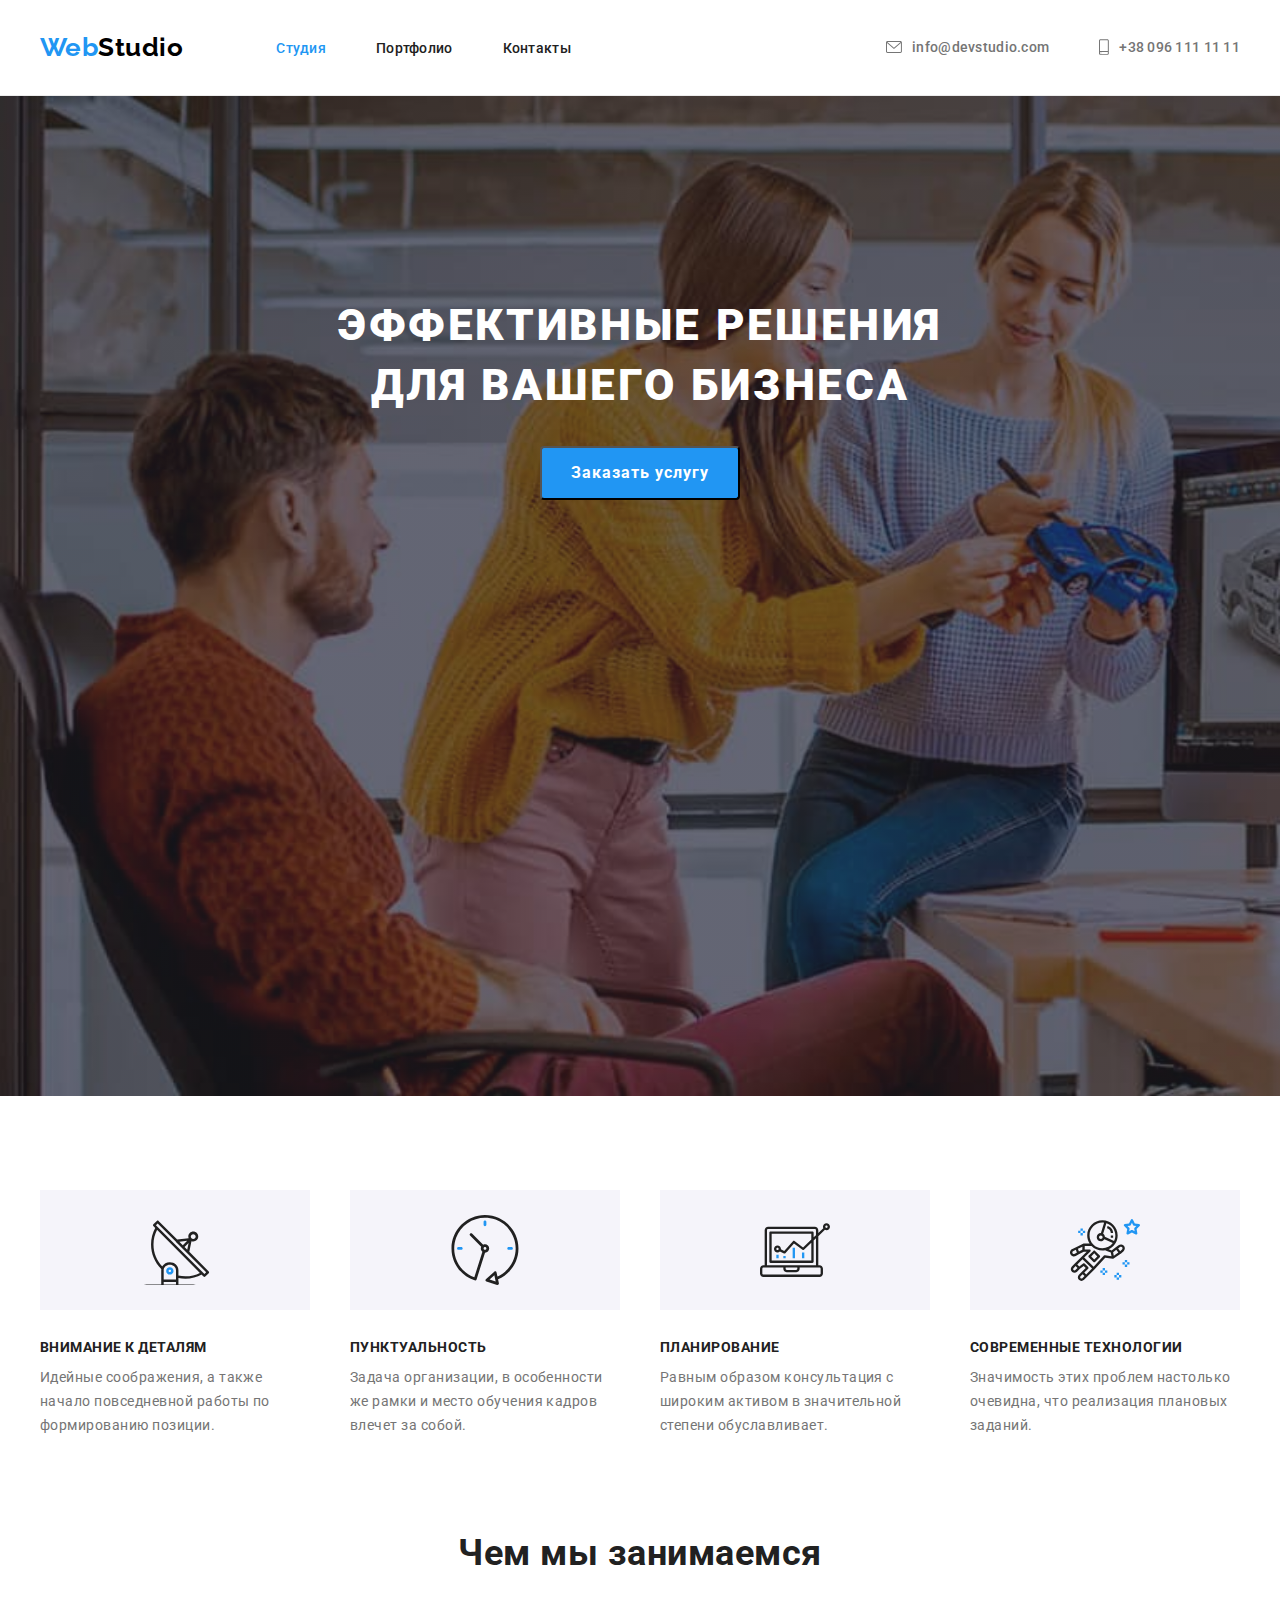
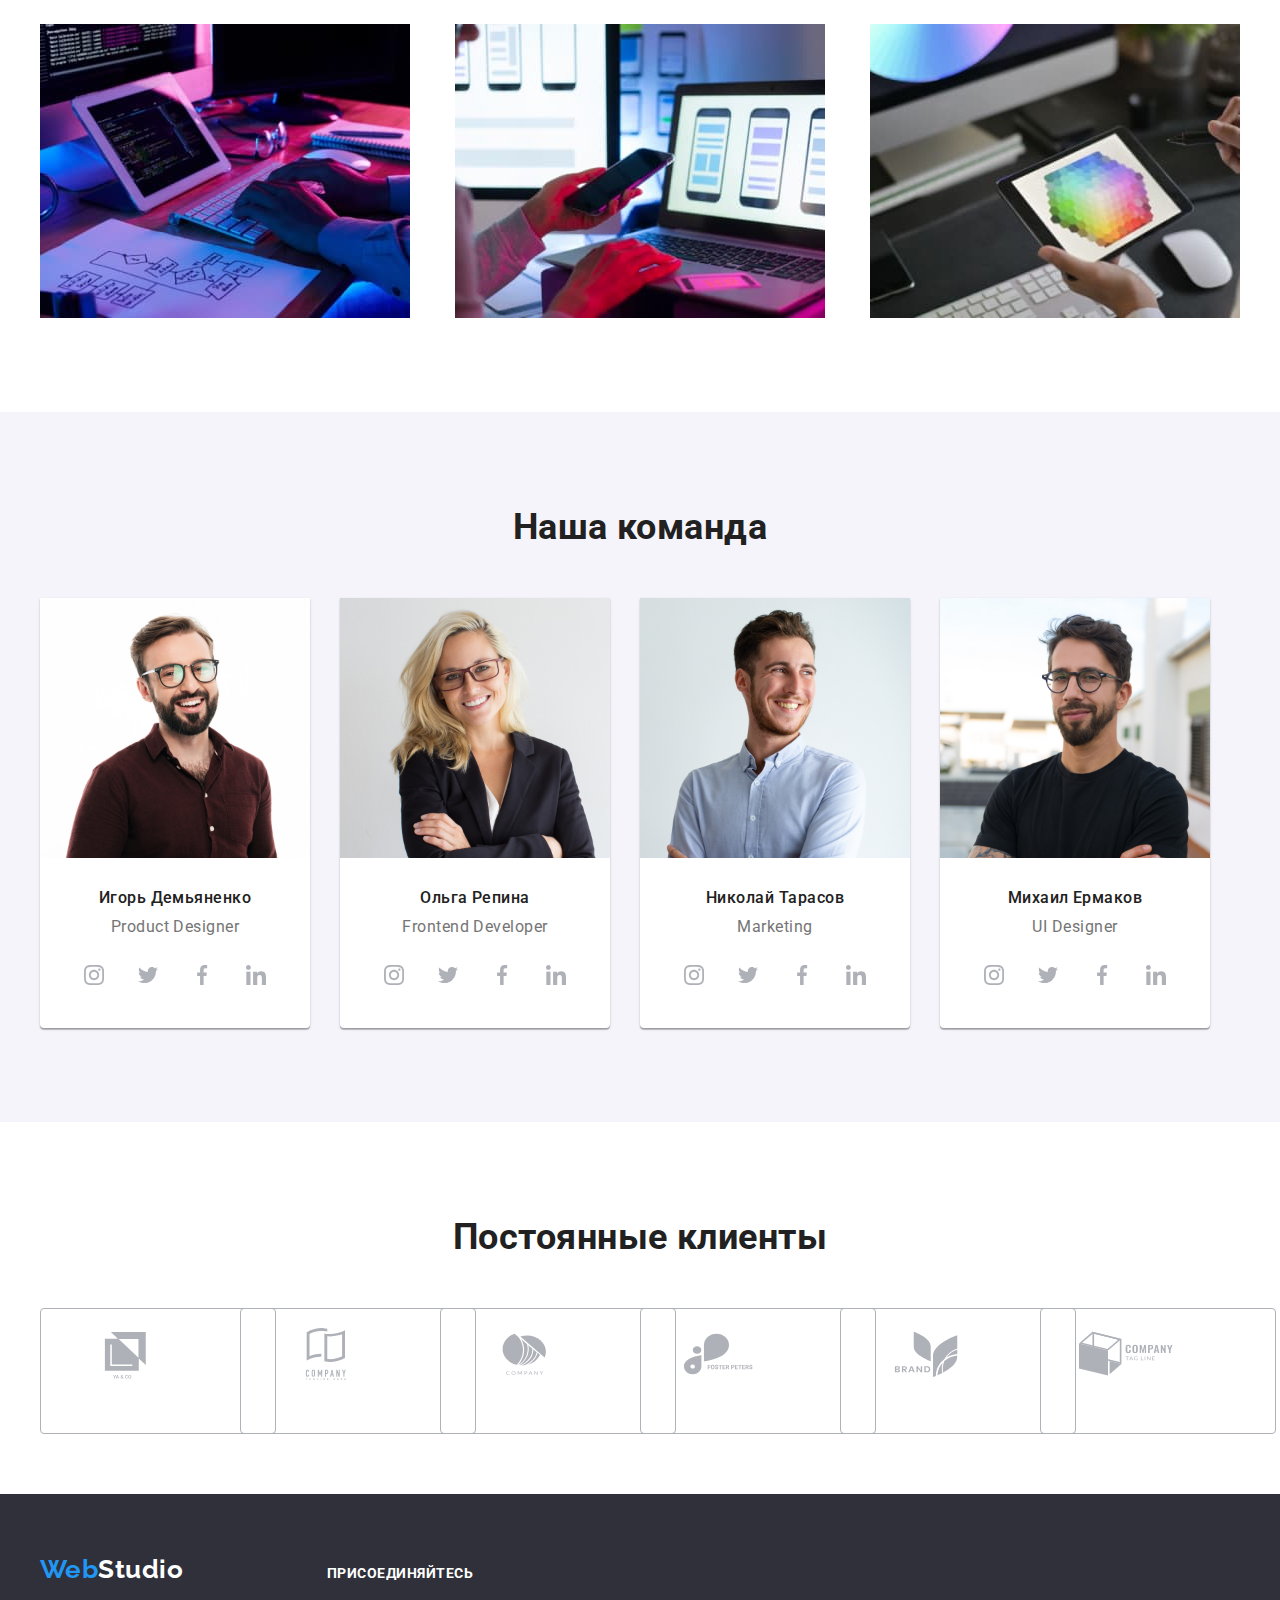
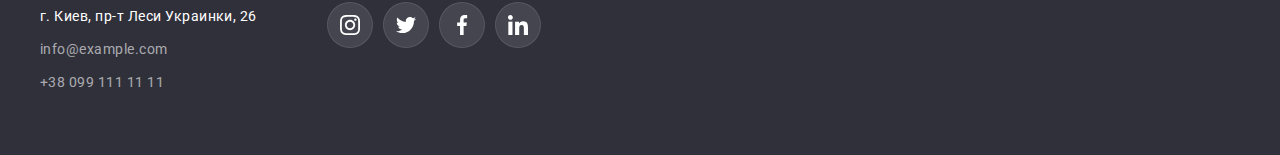
==== index.html @ 26f3763d "add some icons" ====
<!DOCTYPE html>
<html lang="ru">

<head>
    <meta charset="UTF-8">
    <meta http-equiv="X-UA-Compatible" content="IE=edge">
    <meta name="viewport" content="width=device-width, initial-scale=1.0">
    <title>WebStudio</title>
    <link rel="preconnect" href="https://fonts.googleapis.com">
    <link rel="preconnect" href="https://fonts.gstatic.com" crossorigin>
    <link
        href="https://fonts.googleapis.com/css2?family=Oleo+Script&family=Raleway:wght@700&family=Roboto:wght@400;500;700;900&display=swap"
        rel="stylesheet">
    <link rel="stylesheet" href="https://cdnjs.cloudflare.com/ajax/libs/modern-normalize/1.1.0/modern-normalize.min.css"
        integrity="sha512-wpPYUAdjBVSE4KJnH1VR1HeZfpl1ub8YT/NKx4PuQ5NmX2tKuGu6U/JRp5y+Y8XG2tV+wKQpNHVUX03MfMFn9Q=="
        crossorigin="anonymous" referrerpolicy="no-referrer" />
    <link rel="stylesheet" href="./css/style.css" />
</head>

<body class="body">
    <!--Шапка сайта-->
    <header class="header">
        <!--Навигация-->
        <div class="container-header wrapper">

            <nav class="site-nav">
                <a href="./index.html" class="header-logo link">
                    Web<span class="header-brand">Studio</span>
                </a>
                <ul class="header-nav list">
                    <li class="header-list">
                        <a href="./index.html" class="header-link link current">Студия</a>
                    </li>
                    <li class="header-list">
                        <a href="./portfolio.html" class="header-link link">Портфолио</a>
                    </li>
                    <li class="header-list">
                        <a href="" class="header-link">Контакты</a>
                    </li>
                </ul>

            </nav>



            <ul class="list-link list">
                <li class="link-item">


                    <a href="mailtu:info@devstudio.com" class="contact link" target="_blank">
                        <svg class="link-icon imail">
                            <use href="./images/sprite.svg#icon-imail"></use>
                        </svg>info@devstudio.com</a>

                </li>
                <li class="link-item">

                    <a href="tel:+380961111111" class="contact link"><svg class="link-icon smartphone">
                            <use href="./images/sprite.svg#icon-smartphone"></use>
                        </svg>+38 096 111 11 11</a>
                </li>
            </ul>

        </div>
    </header>
    <main>
        <!--Блок герой-->

        <section class="hero section background">

            <div class="wrapper">
                <h1 class="hero-title">Эффективные решения <br /> для вашего бизнеса</h1>
                <button type="button" class="button">Заказать услугу</button>
            </div>

        </section>

        <section class="publicity section">
            <div class="wrapper">
                <h2 class="publicity-title visually-hidden">Почему вы захотите остаться с нами</h2>

                <ul class="publicity-list list">
                    <li class="publicity-item">
                        <div class="publicity-svg">
                            <svg class="publicity-icon">
                                <use href="./images/sprite.svg#icon-antenna"></use>
                            </svg>
                        </div>

                        <h3 class="publicity-caption">Внимание к деталям</h3>
                        <p class="publicity-text">Идейные соображения, а также начало повседневной работы по
                            формированию позиции.</p>
                    </li>
                    <li class="publicity-item">
                        <div class="publicity-svg">
                            <svg class="publicity-icon">
                                <use href="./images/sprite.svg#icon-clock"></use>
                            </svg>
                        </div>

                        <h3 class="publicity-caption">Пунктуальность</h3>
                        <p class="publicity-text">Задача организации, в особенности же рамки и место обучения кадров
                            влечет за собой.</p>
                    </li>
                    <li class="publicity-item">
                        <div class="publicity-svg">
                            <svg class="publicity-icon">
                                <use href="./images/sprite.svg#icon-diagram"></use>
                            </svg>
                        </div>

                        <h3 class="publicity-caption">Планирование</h3>
                        <p class="publicity-text">Равным образом консультация с широким активом в значительной степени
                            обуславливает.</p>
                    </li>
                    <li class="publicity-item">
                        <div class="publicity-svg">
                            <svg class="publicity-icon">
                                <use href="./images/sprite.svg#icon-astronaut"></use>
                            </svg>
                        </div>

                        <h3 class="publicity-caption">Современные технологии</h3>
                        <p class="publicity-text">Значимость этих проблем настолько очевидна, что реализация плановых
                            заданий.</p>
                    </li>
                </ul>

            </div>
        </section>
        <!--Чем мы занимаемся-->
        <section class="works section">
            <div class="wrapper">
                <h2 class="works-title">Чем мы занимаемся</h2>
                <ul class="works-images list">
                    <li class="work-item"><img src="./images/img.jpg" alt="Человек что-то печатает на планшете"
                            width="370" height="294"></li>
                    <li class="work-item"><img src="./images/box2.jpg" alt="Телефон в руках у человека" width="370"
                            height="294"></li>
                    <li class="work-item"><img src="./images/box3.jpg" alt="В руках у человека планшет" width="370"
                            height="294"></li>
                </ul>
            </div>
        </section>
        <!--Наша команда-->
        <section class="team section">
            <div class="wrapper">
                <h2 class="team-title">Наша команда</h2>
                <ul class="team-list list">
                    <li class="team-images">
                        <img class="team-img" src="./images/igordemjanenko.jpg" alt="Игорь Демьяненко" width="270"
                            height="260">
                        <div class="team-imagest-text">
                            <h3 class="team-item">Игорь Демьяненко</h3>
                            <p class="team-text">Product Designer</p>
                            <ul class="team-contacts list">
                                <li class="team-contact">
                                    <a class="communication" href="">
                                        <svg class="team-imail">
                                            <use href="./images/sprite.svg#icon-instagram"></use>
                                        </svg>
                                    </a>
                                </li>
                                <li class="team-contact">
                                    <a class="communication" href="">
                                        <svg class="team-imail">
                                            <use href="./images/sprite.svg#icon-twitter"></use>
                                        </svg>
                                    </a>
                                </li>
                                <li class="team-contact">
                                    <a class="communication" href="">
                                        <svg class="team-imail">
                                            <use href="./images/sprite.svg#icon-facebook"></use>
                                        </svg>
                                    </a>
                                </li>
                                <li class="team-contact">
                                    <a class="communication" href="">
                                        <svg class="team-imail">
                                            <use href="./images/sprite.svg#icon-linkedin"></use>
                                        </svg>
                                    </a>
                                </li>
                            </ul>
                        </div>
                    </li>
                    <li class="team-images">
                        <img class="team-img" src="./images/olgarepina.jpg" alt="Ольга Репина" width="270" height="260">
                        <div class="team-imagest-text">
                            <h3 class="team-item">Ольга Репина</h3>
                            <p class="team-text">Frontend Developer</p>
                            <ul class="team-contacts list">
                                <li class="team-contact">
                                    <a class="communication" href="">
                                        <svg class="team-imail">
                                            <use href="./images/sprite.svg#icon-instagram"></use>
                                        </svg>
                                    </a>
                                </li>
                                <li class="team-contact">
                                    <a class="communication" href="">
                                        <svg class="team-imail">
                                            <use href="./images/sprite.svg#icon-twitter"></use>
                                        </svg>
                                    </a>
                                </li>
                                <li class="team-contact">
                                    <a class="communication" href="">
                                        <svg class="team-imail">
                                            <use href="./images/sprite.svg#icon-facebook"></use>
                                        </svg>
                                    </a>
                                </li>
                                <li class="team-contact">
                                    <a class="communication" href="">
                                        <svg class="team-imail">
                                            <use href="./images/sprite.svg#icon-linkedin"></use>
                                        </svg>
                                    </a>
                                </li>
                            </ul>
                        </div>
                    </li>
                    <li class="team-images">
                        <img class="team-img" src="./images/nikolaytarasov.jpg" alt="Николай Тарасов" width="270"
                            height="260">
                        <div class="team-imagest-text">
                            <h3 class="team-item">Николай Тарасов</h3>
                            <p class="team-text">Marketing</p>
                            <ul class="team-contacts list">
                                <li class="team-contact">
                                    <a class="communication" href="">
                                        <svg class="team-imail">
                                            <use href="./images/sprite.svg#icon-instagram"></use>
                                        </svg>
                                    </a>
                                </li>
                                <li class="team-contact">
                                    <a class="communication" href="">
                                        <svg class="team-imail">
                                            <use href="./images/sprite.svg#icon-twitter"></use>
                                        </svg>
                                    </a>
                                </li>
                                <li class="team-contact">
                                    <a class="communication" href="">
                                        <svg class="team-imail">
                                            <use href="./images/sprite.svg#icon-facebook"></use>
                                        </svg>
                                    </a>
                                </li>
                                <li class="team-contact">
                                    <a class="communication" href="">
                                        <svg class="team-imail">
                                            <use href="./images/sprite.svg#icon-linkedin"></use>
                                        </svg>
                                    </a>
                                </li>
                            </ul>
                        </div>
                    </li>
                    <li class="team-images">
                        <img class="team-img" src="./images/mihailermakov.jpg" alt="Михаил Ермаков" width="270"
                            height="260">
                        <div class="team-imagest-text">
                            <h3 class="team-item">Михаил Ермаков</h3>
                            <p class="team-text">UI Designer</p>
                            <ul class="team-contacts list">
                                <li class="team-contact">
                                    <a href="" class="communication">
                                        <svg class="team-imail">
                                            <use href="./images/sprite.svg#icon-instagram"></use>
                                        </svg>
                                    </a>
                                </li>
                                <li class="team-contact">
                                    <a href="" class="communication">
                                        <svg class="team-imail">
                                            <use href="./images/sprite.svg#icon-twitter"></use>
                                        </svg>
                                    </a>
                                </li>
                                <li class="team-contact">
                                    <a href="" class="communication">
                                        <svg class="team-imail">
                                            <use href="./images/sprite.svg#icon-facebook"></use>
                                        </svg>
                                    </a>
                                </li>
                                <li class="team-contact">
                                    <a href="" class="communication">
                                        <svg class="team-imail">
                                            <use href="./images/sprite.svg#icon-linkedin"></use>
                                        </svg>
                                    </a>
                                </li>
                            </ul>
                        </div>
                    </li>
                </ul>
            </div>
        </section>
        <section class="klients section">
            <div class="wrapper">
                <h2 class="klients-title">Постоянные клиенты</h2>
                <ul class="klients-list list">
                    <li class="btn">
                        <a class="btn-klient link" href="">
                            <svg class="communication-imail">
                                <use href="./images/sprite.svg#icon-first"></use>
                            </svg>
                        </a>
                    </li>
                    <li class="btn">
                        <a class="btn-klient link" href="">
                            <svg class="communication-imail">
                                <use href="./images/sprite.svg#icon-second"></use>
                            </svg>
                        </a>
                    </li>
                    <li class="btn">
                        <a class="btn-klient link" href="">
                            <svg class="communication-imail">
                                <use href="./images/sprite.svg#icon-third"></use>
                            </svg>
                        </a>
                    </li>
                    <li class="btn">
                        <a class="btn-klient link" href="">
                            <svg class="communication-imail">
                                <use href="./images/sprite.svg#icon-fourth"></use>
                            </svg>
                        </a>
                    </li>
                    <li class="btn">
                        <a class="btn-klient link" href="">
                            <svg class="communication-imail">
                                <use href="./images/sprite.svg#icon-fifth"></use>
                            </svg>
                        </a>
                    </li>
                    <li class="btn">
                        <a class="btn-klient link" href="">
                            <svg class="communication-imail">
                                <use href="./images/sprite.svg#icon-sixth"></use>
                            </svg>
                        </a>
                    </li>
                </ul>
            </div>
        </section>

    </main>
    <!--Подвал сайта-->
    <footer class="footer">

        <div class="wrapper relations">
            <div class="footer-relations">
                <a href="./index.html" class="footer-logo link">
                    Web<span class="footer-brand">Studio</span>
                </a>
                <address>
                    <ul class="footer-list list">
                        <li class="list-item">
                            <a href="https://goo.gl/maps/PEtUD6FRup9HMeJw8" class="footer-link-map link" target="_blank"
                                rel="nofollow  noopener  noreferrer"> г. Киев, пр-т Леси Украинки, 26</a>
                        </li>
                        <li class="list-item">
                            <a href="mailtu:info@example.com" class="footer-link link">info@example.com</a>
                        </li>
                        <li class="list-item">
                            <a href="tel:+380991111111" class="footer-link link">+38 099 111 11 11</a>
                        </li>
                    </ul>
                </address>
            </div>
            <div class="footer-div">
                <h3 class="footer-headline">присоединяйтесь</h2>
                    <ul class="footer-imail list">
                        <li class="footer-imail-li">
                            <a href="" class="ftr-imail-link">
                                <svg class="ftr-imail-svg">
                                    <use href="./images/sprite.svg#icon-instagram"></use>
                                </svg>
                            </a>
                        </li>
                        <li class="footer-imail-li">
                            <a href="" class="ftr-imail-link">
                                <svg class="ftr-imail-svg">
                                    <use href="./images/sprite.svg#icon-twitter"></use>
                                </svg>
                            </a>
                        </li>
                        <li class="footer-imail-li">
                            <a href="" class="ftr-imail-link">
                                <svg class="ftr-imail-svg">
                                    <use href="./images/sprite.svg#icon-facebook"></use>
                                </svg>
                            </a>
                        </li>
                        <li class="footer-imail-li">
                            <a href="" class="ftr-imail-link">
                                <svg class="ftr-imail-svg">
                                    <use href="./images/sprite.svg#icon-linkedin"></use>
                                </svg>
                            </a>
                        </li>
                    </ul>
            </div>
        </div>

    </footer>
</body>

</html>
---- css/style.css ----
:root {
  --brand-color: #2196f3;
  --basc-text-color: #757575;
  --black-color: #212121;
  --wite-color: #ffffff;
  --light-black-color: #2f303a;
  --logo-text-color: #000000;
  --secondary-fill-color: #f5f4fa;
  --background-portfolio-color: #e5e5e5;
  --secondary-text-color: rgba(255, 255, 255, 0.6);
  --button-color: #188ce8;
  --button-portfolio-fill: #f5f4fa;
  --borders-line: #ececec;
  --border-line-img: #eeeeee;
  --card-set-get: 30px;
  --img-overlay-color: rgba(47, 48, 58, 0.4);
  --hero-bg-color: #c4c4c4;
  --border-klient-color: rgba(175, 177, 184, 1);
  --link-color-in-footer: rgba(255, 255, 255, 0.1);
}

/*   reset  */
body {
  margin: 0px;
  color: var(--basc-text-color);
  font-family: Roboto, sans-serif;
  letter-spacing: 0.03em;
}

h1,
h2,
h3,
h4,
h5,
h6,
p {
  margin-top: 0px;
  margin-bottom: 0px;
}

ul,
ol {
  margin-top: 0px;
  margin-bottom: 0px;
  padding-left: 0px;
}

img {
  display: block;
}

.list {
  list-style-type: none;
}
.link {
  text-decoration: none;
}
/* Скрытый заголовок */
.visually-hidden {
  position: absolute;
  width: 1px;
  height: 1px;
  margin: -1px;
  padding: 0;
  overflow: hidden;
  border: 0;
  clip: rect(0 0 0 0);
}

.wrapper {
  width: 1200px;
  padding-right: 15px;
  padding-left: 15px;
  margin-right: auto;
  margin-left: auto;
}

.section {
  padding-top: 94px;
  padding-bottom: 94px;
}
/*  header start */

/* current */
.header-nav .header-link.current {
  color: var(--brand-color);
}
.header-list .header-link.current {
  color: var(--brand-color);
}

/* logo */
.header-logo,
.footer-logo {
  color: var(--brand-color);
  font-family: Raleway, sans-serif;
  font-weight: bold;
  font-size: 26px;
  line-height: 1.19;
}

.header-logo {
  margin-right: 93px;
}

.footer-brand {
  color: var(--wite-color);
}

.header-brand {
  color: var(--logo-text-color);
  font-family: Raleway, sans-serif;
}

/* link*/

.main-nav {
  display: flex;
  align-items: center;

  margin-right: auto;
}

.header-nav {
  display: flex;
}

.header {
  padding-top: 32px;
  padding-bottom: 32px;
  border-bottom: 1px solid #ececec;
}

.container-header {
  display: flex;
  align-items: center;
}

.header-nav .header-list:not(:last-child) {
  margin-right: 50px;
}

.contact-links {
  display: flex;
  margin-left: auto;
}

.list-link .link-item + .link-item {
  margin-left: 50px;
}

.link-icon {
  fill: var(--basc-text-color);
  margin-right: 10px;
}
.contact:focus .link-icon,
.contact:hover .link-icon {
  fill: var(--brand-color);
}

.imail {
  width: 16px;
  height: 12px;
}

.smartphone {
  width: 10px;
  height: 16px;
}

.list-link {
  display: flex;
  margin-left: auto;
}

.header-link {
  color: var(--black-color);
  text-decoration: none;
  font-weight: 500;
  font-size: 14px;
  line-height: 1.14;
  letter-spacing: 0.02em;
}

.contact {
  display: flex;
  align-items: center;
  color: inherit;
  list-style-type: none;
  font-weight: 500;
  font-size: 14px;
  line-height: 16px;
  letter-spacing: 0.02em;
}

.site-nav {
  display: flex;
  align-items: center;
}

.header-link:hover,
.header-link:focus,
.header-link:active,
.contact:hover,
.contact:focus {
  color: var(--brand-color);
}

/*header finish */

/*hero start*/
.hero-title {
  margin-top: 0px;
  margin-bottom: 30px;

  color: var(--wite-color);
  font-style: normal;
  text-transform: uppercase;
  font-weight: 900;
  font-size: 44px;
  line-height: 1.36;
  letter-spacing: 0.06em;
}

.hero {
  text-align: center;
  padding-top: 200px;
  padding-bottom: 200px;
  background-color: var(--light-black-color);
}

.background {
  height: 600px;
  max-width: 1600px;
  margin-left: auto;
  margin-right: auto;
  background-color: var(--hero-bg-color);
  background-image: linear-gradient(
      var(--img-overlay-color),
      var(--img-overlay-color)
    ),
    url("../images/background-Img.jpg");
  background-repeat: no-repeat;
  background-size: cover;
}
/*button*/
.button {
  font-family: inherit;
  color: var(--wite-color);
  background-color: var(--brand-color);
  cursor: pointer;
  font-weight: 700;
  font-size: 16px;
  line-height: 1.87;
  letter-spacing: 0.06em;
  display: inline-block;
  border-radius: 4px;
  padding: 10px 20px;
  min-width: 200px;
  text-align: center;
}

.button:hover {
  background-color: var(--button-color);
}
/* hero finish */

/* publicity start*/

.publicity-caption {
  margin-top: 0px;
  margin-bottom: 10px;
  color: var(--black-color);
  text-transform: uppercase;
  font-weight: 700;
  font-size: 14px;
  line-height: 1.14;
}

.publicity-text {
  color: var(--basc-text-color);
  font-weight: 400;
  font-size: 14px;
  line-height: 1.71;
  margin-top: 0px;
  box-sizing: border-box;
}

.publicity-list .publicity-item {
  flex-basis: calc(100%-4 * 30 / 4);
}

.publicity-svg {
  display: flex;
  justify-content: center;
  align-items: center;

  height: 120px;
  background-color: var(--button-portfolio-fill);
  margin-bottom: 30px;
}

.publicity-list {
  display: flex;

  justify-content: space-between;
}

.publicity-list .publicity-item {
  display: inline-block;
  width: 270px;
}

.publicity-item:not(:last-child) {
  margin-right: 30px;
}
.publicity-item {
  width: 270px;
}

.publicity .publicity-list {
  margin-left: auto;
  margin-right: auto;
}

.publicity-icon {
  width: 70px;
  height: 70px;
}
/* publicity finish */

/*  works start */

.works-images {
  display: flex;
  justify-content: space-between;
}

.works {
  padding-top: 0px;
}

.work-item {
  flex-basis: calc(100%-3 * 30px / 3);
}

/* works finish */

.works-title,
.klients-title,
.team-title {
  margin-top: 0px;
  margin-bottom: 50px;
  color: var(--black-color);
  font-weight: 700;
  font-size: 36px;
  line-height: 1.17;
  text-align: center;
}
/* team  start*/
.team {
  background-color: var(--secondary-fill-color);
}

.team-list {
  display: flex;
  flex-wrap: wrap;
}

.team-images {
  border-radius: 0px 0px 4px 4px;
  box-shadow: 0px 1px 3px rgba(0, 0, 0, 0.12), 0px 1px 1px rgba(0, 0, 0, 0.14),
    0px 2px 1px rgba(0, 0, 0, 0.2);
  background-color: var(--wite-color);
  flex-basis: calc(100%-4 * 30px) / 4;
}

.team-img {
  margin-top: 0px;
}

.team-imagest-text {
  padding-top: 30px;
  padding-bottom: 30px;
}

.team-images:not(:nth-child(4n)) {
  margin-right: 30px;
}
.team-images:not(:nth-last-child(-n + 4)) {
  margin-bottom: 30px;
}

.team-item {
  margin-top: 0px;
  margin-bottom: 10px;
  color: var(--black-color);
  font-weight: 500;
  font-size: 16px;
  line-height: 1.19;
  text-align: center;
}
.team-contacts {
  display: flex;
  justify-content: center;
}

.team-text {
  font-weight: 400;
  font-size: 16px;
  line-height: 1.19;
  text-align: center;
  margin-bottom: 16px;
}

.team-contact:not(:last-child) {
  margin-right: 8px;
}

.communication {
  display: flex;
  width: 44px;
  height: 44px;
  cursor: pointer;
  border: 1px solid transparent;
  color: var(--border-klient-color);
  justify-content: center;
  align-items: center;
}
.team-imail {
  display: flex;
  width: 20px;
  height: 20px;
  fill: currentColor;
}
.communication:focus,
.communication:hover {
  color: var(--wite-color);
  background-color: var(--brand-color);
  border-radius: 50%;
}
/* tean finish */

/* klients start */

.klients-list {
  display: flex;
}
.btn {
  width: 170px;
  height: 92px;
}

.btn-klient {
  padding: 16px 32px;
  display: flex;
  width: 100%;
  height: 100%;
  border: 1px solid var(--border-klient-color);
  border-radius: 4px;
  background-position: center;
  color: var(--border-klient-color);
}

.btn:not(:last-child) {
  margin-right: 30px;
}

.btn-klient:hover,
.btn-klient:focus {
  border: 1px solid var(--brand-color);
  color: var(--brand-color);
}

.communication-imail {
  display: flex;
  width: 106px;
  height: 60px;
  fill: currentColor;
  background-repeat: no-repeat;
  background-size: contain;
}

/* klients finish */

/* footer start*/

.footer {
  padding-top: 60px;
  padding-bottom: 60px;
  background-color: var(--light-black-color);
  color: var(--wite-color);
}

.footer-link {
  color: var(--secondary-text-color);
  text-decoration: none;
  font-weight: 400;
  font-size: 14px;
  line-height: 1.71;
}

.footer-list {
  font-style: normal;
}

.list-item:not(:last-child) {
  margin-bottom: 9px;
}

.footer-logo {
  display: block;
  margin-bottom: 20px;
}

.relations {
  display: flex;
  align-items: baseline;
}
.footer-relations {
  margin-right: 70px;
}

.footer-headline {
  color: var(--wite-color);
  text-transform: uppercase;
  font-weight: 700;
  font-size: 14px;
  line-height: 1.14;
  text-align: left;
  margin-bottom: 20px;
}

.footer-imail-li:not(:last-child) {
  margin-right: 10px;
}

.footer-imail {
  display: flex;
  margin-top: 20px;
}

.footer-link-map {
  color: var(--wite-color);
  text-decoration: none;
  font-weight: 400;
  font-size: 14px;
  line-height: 1.71;
}

.footer-link-map:focus,
.footer-link-map:hover,
.footer-link:hover,
.footer-link:focus {
  color: var(--brand-color);
}
.ftr-imail-link {
  display: flex;
  background-position: center;
  width: 44px;
  height: 44px;
  cursor: pointer;
  border: 1px solid var(--link-color-in-footer);
  border-radius: 50%;

  background-color: var(--link-color-in-footer);
  justify-content: center;
  align-items: center;
}

.ftr-imail-svg {
  display: flex;
  width: 20px;
  height: 20px;
  fill: var(--wite-color);
}

.ftr-imail-link:hover,
.ftr-imail-link:focus {
  background-color: var(--brand-color);
  border-radius: 50%;
}
/*footer finish */

/* portfolio carts */

.button-title {
  color: var(--black-color);
  font-weight: 700;
  font-size: 18px;
  line-height: 2;
  letter-spacing: 0.06em;
  margin-bottom: 4px;
}

.button-text {
  font-weight: 400;
  font-size: 16px;
  line-height: 1.87;
  color: var(--basc-text-color);
}

.filter-img-text {
  padding: 20px 24px;
  border-left: 1px solid var(--border-line-img);
  border-bottom: 1px solid var(--border-line-img);
  border-right: 1px solid var(--border-line-img);
}

.filter-img {
  display: flex;
  flex-wrap: wrap;
}

.filter-img > .filter-item:not(:nth-child(3n)) {
  margin-right: 30px;
}

.filter-img > .filter-item:not(:nth-last-child(-n + 3)) {
  margin-bottom: 30px;
}

.filter-img > .filter-item {
  flex-basis: calc(100%-3 * 30) / 3;
}
/* buttons */

.filter-buttom {
  display: inline-block;
  border: 1px solid #eeeeee;
  border-radius: 4px;
  padding: 6px 22px;
  background-color: var(--button-portfolio-fill);
  color: var(--black-color);
  cursor: pointer;
  font-family: inherit;
  font-weight: 500;
  font-size: 16px;
  line-height: 1.62;
}
.filter-buttom:focus,
.filter-buttom:hover {
  background-color: var(--brand-color);
  color: var(--wite-color);
  box-shadow: 0px 1px 1px rgba(0, 0, 0, 0.12), 0px 4px 4px rgba(0, 0, 0, 0.06),
    1px 4px 6px rgba(0, 0, 0, 0.16);
}

.filter-list {
  display: flex;
  justify-content: center;
  margin-bottom: 50px;
}

.filter-list .filter-item + .filter-item {
  margin-left: 8px;
}

.filter-item {
  background-color: var(--wite-color);
}

.flt-imail {
  display: block;
}
.filter-item .flt-imail:hover,
.filter-item .flt-imail:focus {
  box-shadow: 0px 1px 1px rgba(0, 0, 0, 0.12), 0px 4px 4px rgba(0, 0, 0, 0.06),
    1px 4px 6px rgba(0, 0, 0, 0.16);
}
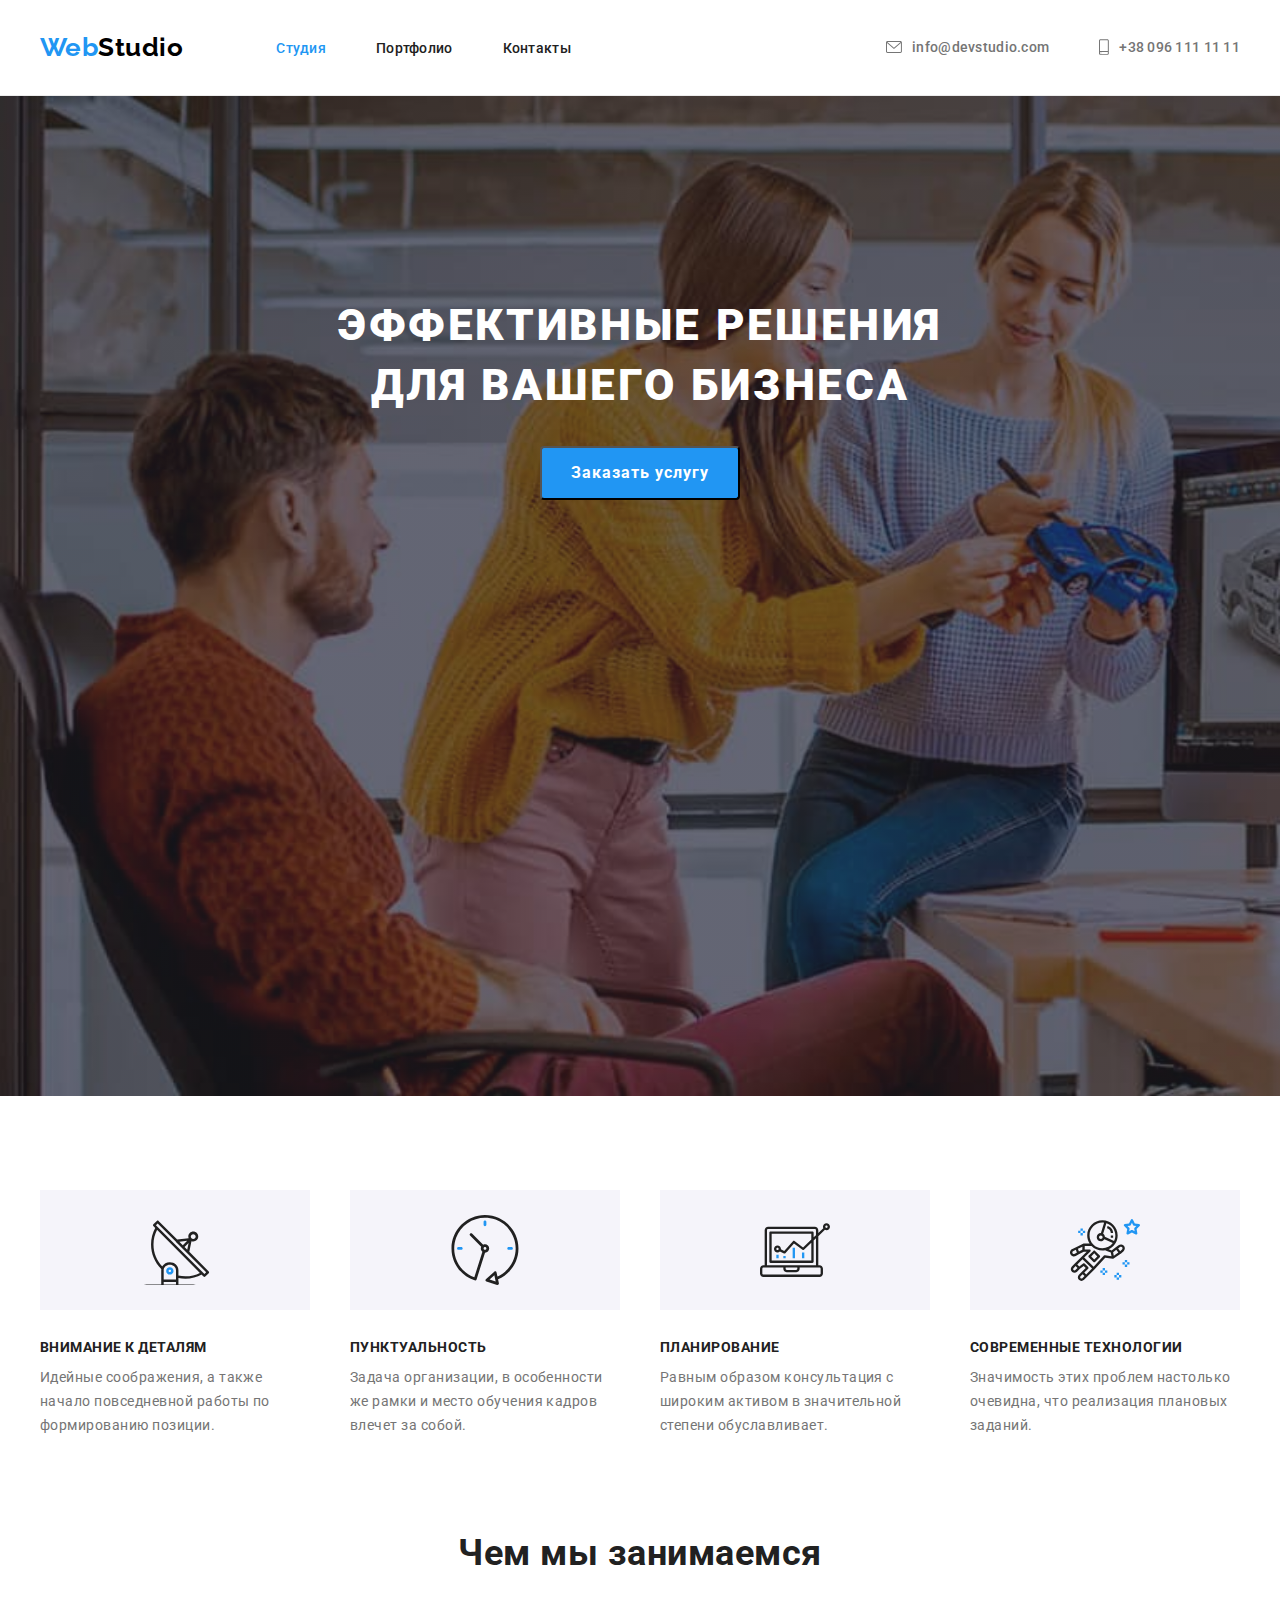
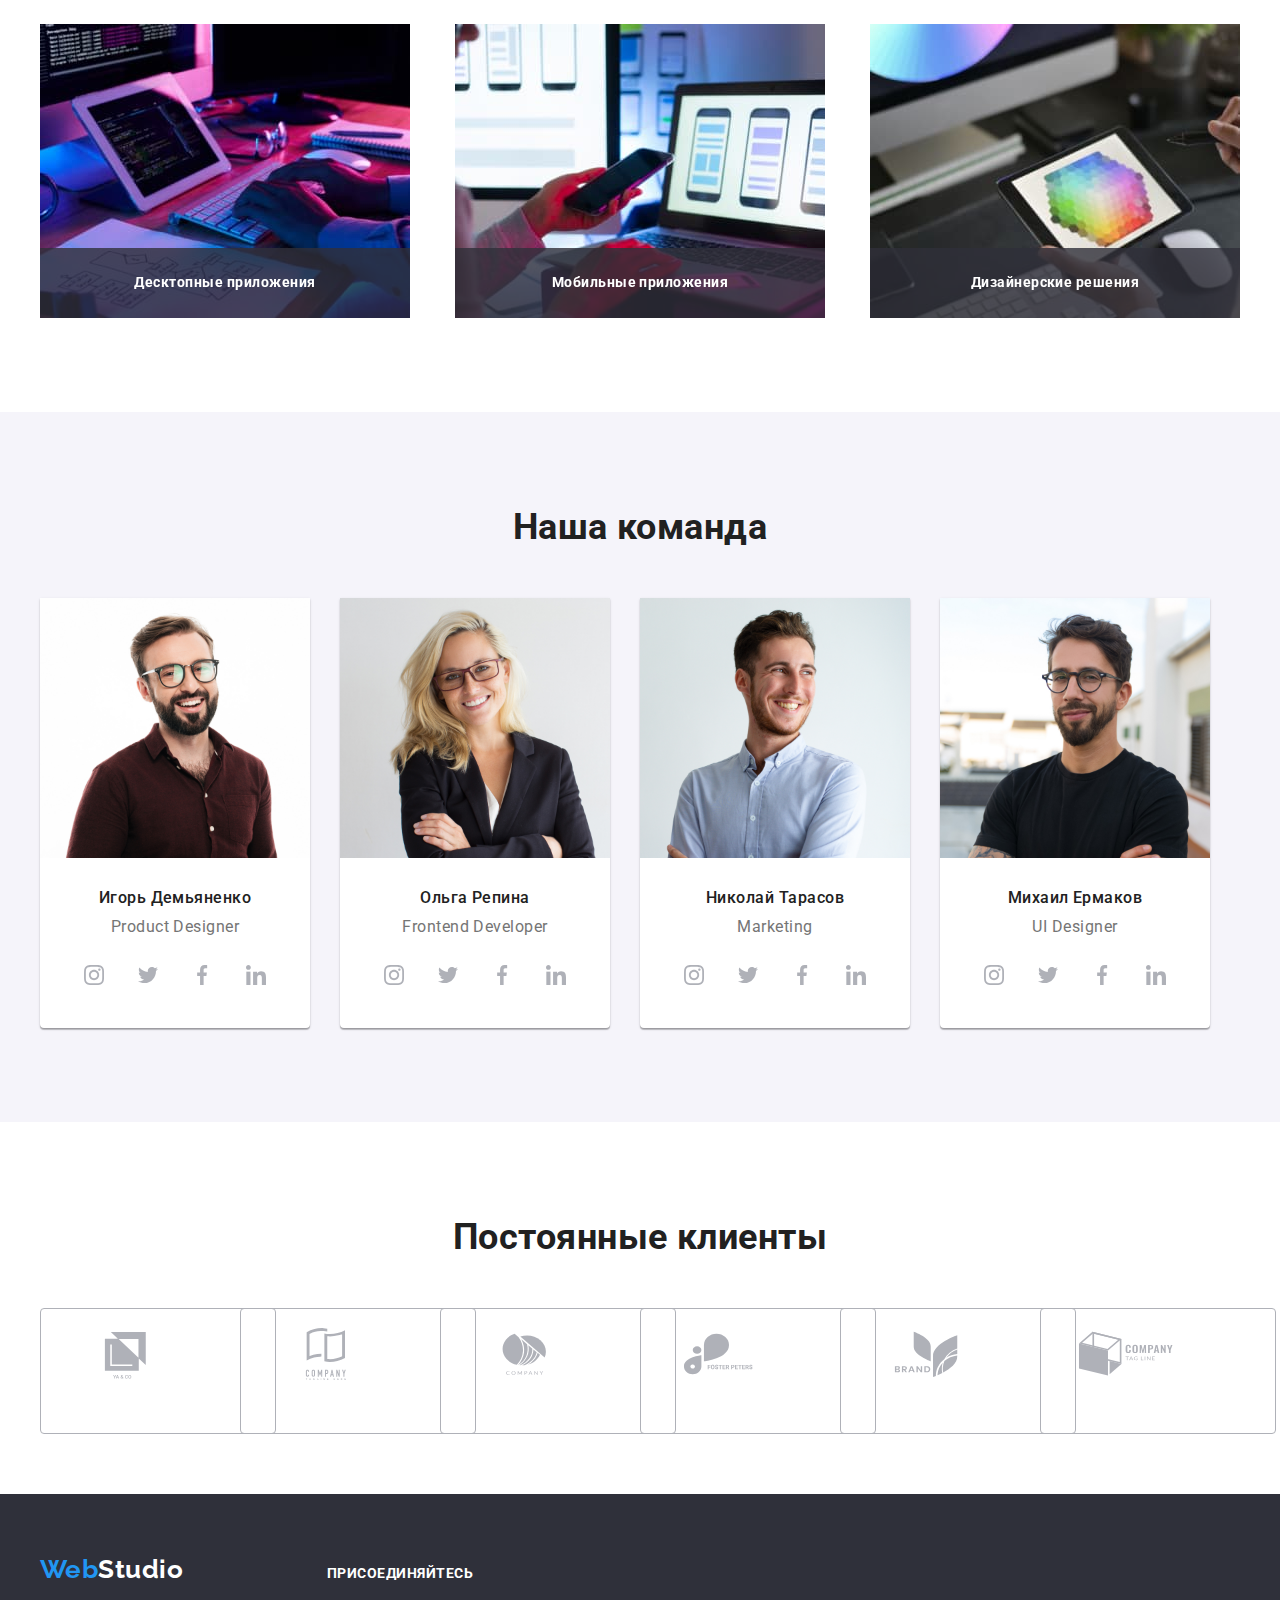
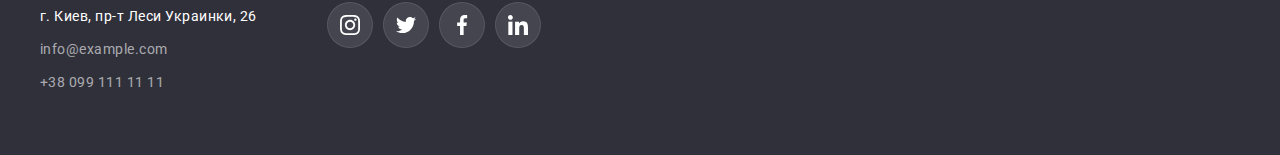
==== commit 091ae23e: "add some transition" ====
--- a/index.html
+++ b/index.html
@@ -29,7 +29,7 @@
                 </a>
                 <ul class="header-nav list">
                     <li class="header-list">
-                        <a href="./index.html" class="header-link link current">Студия</a>
+                        <a href="./index.html" class="header-link link current Studio">Студия</a>
                     </li>
                     <li class="header-list">
                         <a href="./portfolio.html" class="header-link link">Портфолио</a>
@@ -70,11 +70,21 @@
 
             <div class="wrapper">
                 <h1 class="hero-title">Эффективные решения <br /> для вашего бизнеса</h1>
-                <button type="button" class="button">Заказать услугу</button>
+                <button data-modal-open type="button" class="button">Заказать услугу</button>
             </div>
 
         </section>
-
+        <div class="backdrop is-hidden" data-modal>
+            <div class="modal">
+                <button data-modal-close class="btn-close">
+                    <svg class="close">
+                    <use href="./images/sprite.svg#icon-close">
+                    </use>
+                    </svg>
+               </button>
+
+            </div>
+        </div>
         <section class="publicity section">
             <div class="wrapper">
                 <h2 class="publicity-title visually-hidden">Почему вы захотите остаться с нами</h2>
@@ -134,11 +144,17 @@
                 <h2 class="works-title">Чем мы занимаемся</h2>
                 <ul class="works-images list">
                     <li class="work-item"><img src="./images/img.jpg" alt="Человек что-то печатает на планшете"
-                            width="370" height="294"></li>
+                            width="370" height="294">
+                            <p class="work-text">Десктопные приложения</p>
+                        </li>
                     <li class="work-item"><img src="./images/box2.jpg" alt="Телефон в руках у человека" width="370"
-                            height="294"></li>
+                            height="294">
+                           <p class="work-text">Мобильные приложения</p>
+                        </li>
                     <li class="work-item"><img src="./images/box3.jpg" alt="В руках у человека планшет" width="370"
-                            height="294"></li>
+                            height="294">
+                           <p class="work-text">Дизайнерские решения</p>
+                        </li>
                 </ul>
             </div>
         </section>
@@ -411,6 +427,14 @@
         </div>
 
     </footer>
+    <script>
+        const {height: headerHeight} = document
+        .querySelector(".header")
+        .getBoundingClientRect();
+
+        document.body.style.paddingTop = `${headerHeight}px`;
+    </script>
+    <script src="./js/modal.js"></script>
 </body>
 
 </html>--- a/css/style.css
+++ b/css/style.css
@@ -17,10 +17,13 @@
   --hero-bg-color: #c4c4c4;
   --border-klient-color: rgba(175, 177, 184, 1);
   --link-color-in-footer: rgba(255, 255, 255, 0.1);
+  --btn-close-border-color: rgba(0, 0, 0, 0.1);
+  --label-color: rgba(47, 48, 58, 0.8);
 }
 
 /*   reset  */
 body {
+  padding-top: 80px;
   margin: 0px;
   color: var(--basc-text-color);
   font-family: Roboto, sans-serif;
@@ -82,9 +85,7 @@
 /*  header start */
 
 /* current */
-.header-nav .header-link.current {
-  color: var(--brand-color);
-}
+.header-nav .header-link.current,
 .header-list .header-link.current {
   color: var(--brand-color);
 }
@@ -103,10 +104,6 @@
   margin-right: 93px;
 }
 
-.footer-brand {
-  color: var(--wite-color);
-}
-
 .header-brand {
   color: var(--logo-text-color);
   font-family: Raleway, sans-serif;
@@ -126,9 +123,16 @@
 }
 
 .header {
+  position: fixed;
+  width: 100%;
+  z-index: 100;
+  top: 0;
+  left: 0;
+
   padding-top: 32px;
   padding-bottom: 32px;
   border-bottom: 1px solid #ececec;
+  background-color: #ffffff;
 }
 
 .container-header {
@@ -139,7 +143,18 @@
 .header-nav .header-list:not(:last-child) {
   margin-right: 50px;
 }
-
+.header-list {
+  position: relative;
+}
+/*.Studio::after {
+  display: inline-flex;
+  /* position: absolute;
+  background-position: bottom;
+  content: "";
+  width: 48px;
+  height: 4px;
+  background-color: var(--brand-color);
+}*/
 .contact-links {
   display: flex;
   margin-left: auto;
@@ -174,6 +189,10 @@
 }
 
 .header-link {
+  transition-property: color;
+  transition-duration: 250ms;
+  transition-timing-function: cubic-bezier(0.4, 0, 0.2, 1);
+
   color: var(--black-color);
   text-decoration: none;
   font-weight: 500;
@@ -183,6 +202,9 @@
 }
 
 .contact {
+  transition-property: color;
+  transition-duration: 250ms;
+  transition-timing-function: cubic-bezier(0.4, 0, 0.2, 1);
   display: flex;
   align-items: center;
   color: inherit;
@@ -258,6 +280,9 @@
   padding: 10px 20px;
   min-width: 200px;
   text-align: center;
+  transition-property: background-color;
+  transition-duration: 250ms;
+  transition-timing-function: cubic-bezier(0.4, 0, 0.2, 1);
 }
 
 .button:hover {
@@ -339,8 +364,23 @@
 .works {
   padding-top: 0px;
 }
+.work-text {
+  position: absolute;
+  bottom: 0;
+  left: 0;
+  right: 0;
+  padding: 27px 85px;
+  font-family: Roboto;
+  font-size: 14px;
+  font-weight: 700;
+  line-height: 1.14;
+  text-align: center;
+  color: var(--wite-color);
+  background-color: var(--label-color);
+}
 
 .work-item {
+  position: relative;
   flex-basis: calc(100%-3 * 30px / 3);
 }
 
@@ -426,6 +466,10 @@
   color: var(--border-klient-color);
   justify-content: center;
   align-items: center;
+  transition-property: fill;
+  transition-property: color;
+  transition-duration: 250ms;
+  transition-timing-function: cubic-bezier(0.4, 0, 0.2, 1);
 }
 .team-imail {
   display: flex;
@@ -460,6 +504,9 @@
   border-radius: 4px;
   background-position: center;
   color: var(--border-klient-color);
+  transition-property: color;
+  transition-duration: 250ms;
+  transition-timing-function: cubic-bezier(0.4, 0, 0.2, 1);
 }
 
 .btn:not(:last-child) {
@@ -498,6 +545,9 @@
   font-weight: 400;
   font-size: 14px;
   line-height: 1.71;
+  transition-property: color;
+  transition-duration: 250ms;
+  transition-timing-function: cubic-bezier(0.4, 0, 0.2, 1);
 }
 
 .footer-list {
@@ -512,7 +562,9 @@
   display: block;
   margin-bottom: 20px;
 }
-
+.footer-brand {
+  color: var(--wite-color);
+}
 .relations {
   display: flex;
   align-items: baseline;
@@ -546,6 +598,9 @@
   font-weight: 400;
   font-size: 14px;
   line-height: 1.71;
+  transition-property: color;
+  transition-duration: 250ms;
+  transition-timing-function: cubic-bezier(0.4, 0, 0.2, 1);
 }
 
 .footer-link-map:focus,
@@ -566,6 +621,10 @@
   background-color: var(--link-color-in-footer);
   justify-content: center;
   align-items: center;
+
+  transition-property: background-color;
+  transition-duration: 250ms;
+  transition-timing-function: cubic-bezier(0.4, 0, 0.2, 1);
 }
 
 .ftr-imail-svg {
@@ -623,9 +682,32 @@
 .filter-img > .filter-item {
   flex-basis: calc(100%-3 * 30) / 3;
 }
+
+.filter-item {
+  position: relative;
+}
+
+.sub {
+  opacity: 0;
+  position: absolute;
+  bottom: 100%;
+
+  width: 100%;
+  height: 100%;
+  background-color: rgba(33, 150, 243, 0.9);
+}
+
+.filter-item:hover .sub {
+  opacity: 1;
+}
 /* buttons */
 
 .filter-buttom {
+  transition-property: background-color;
+  transition-property: shadow;
+  transition-timing-function: cubic-bezier(0.4, 0, 0.2, 1);
+  transition-property: color;
+  transition-duration: 250ms;
   display: inline-block;
   border: 1px solid #eeeeee;
   border-radius: 4px;
@@ -668,3 +750,51 @@
   box-shadow: 0px 1px 1px rgba(0, 0, 0, 0.12), 0px 4px 4px rgba(0, 0, 0, 0.06),
     1px 4px 6px rgba(0, 0, 0, 0.16);
 }
+/* backdrop */
+.backdrop {
+  position: fixed;
+  top: 0;
+  left: 0;
+
+  width: 100%;
+  height: 100%;
+
+  background-color: rgba(0, 0, 0, 0.2);
+}
+
+.backdrop.is-hidden {
+  opacity: 0;
+  pointer-events: none;
+}
+
+.modal {
+  position: absolute;
+  top: 50%;
+  left: 50%;
+  transform: translate(-50%, -50%);
+
+  min-width: 528px;
+  min-height: 581px;
+
+  padding: 8px;
+  background-color: var(--wite-color);
+}
+
+.btn-close {
+  position: absolute;
+  top: 8px;
+  right: 8px;
+
+  width: 30px;
+  height: 30px;
+  padding: 3px 4px;
+  border-color: var(--btn-close-border-color);
+  background-color: var(--wite-color);
+  border-radius: 50%;
+  cursor: pointer;
+}
+
+.close {
+  width: 11px;
+  height: 11px;
+}
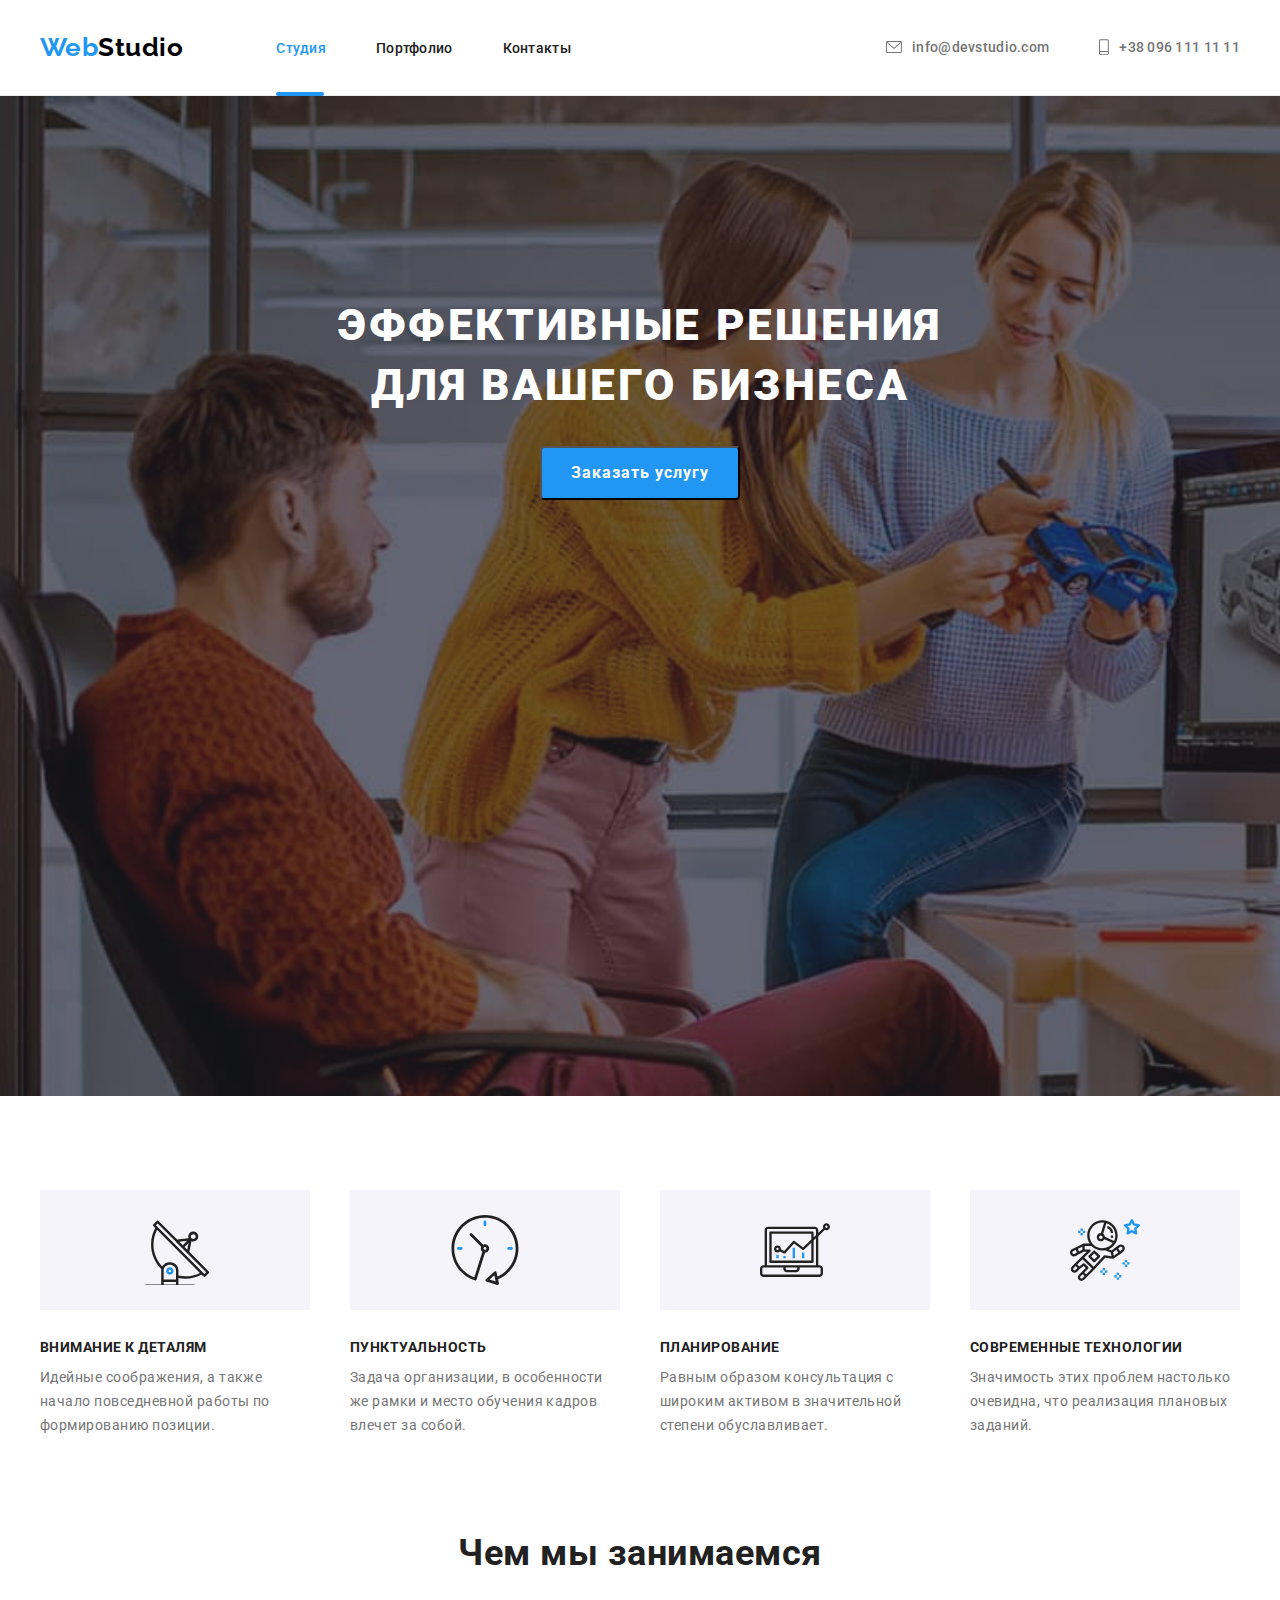
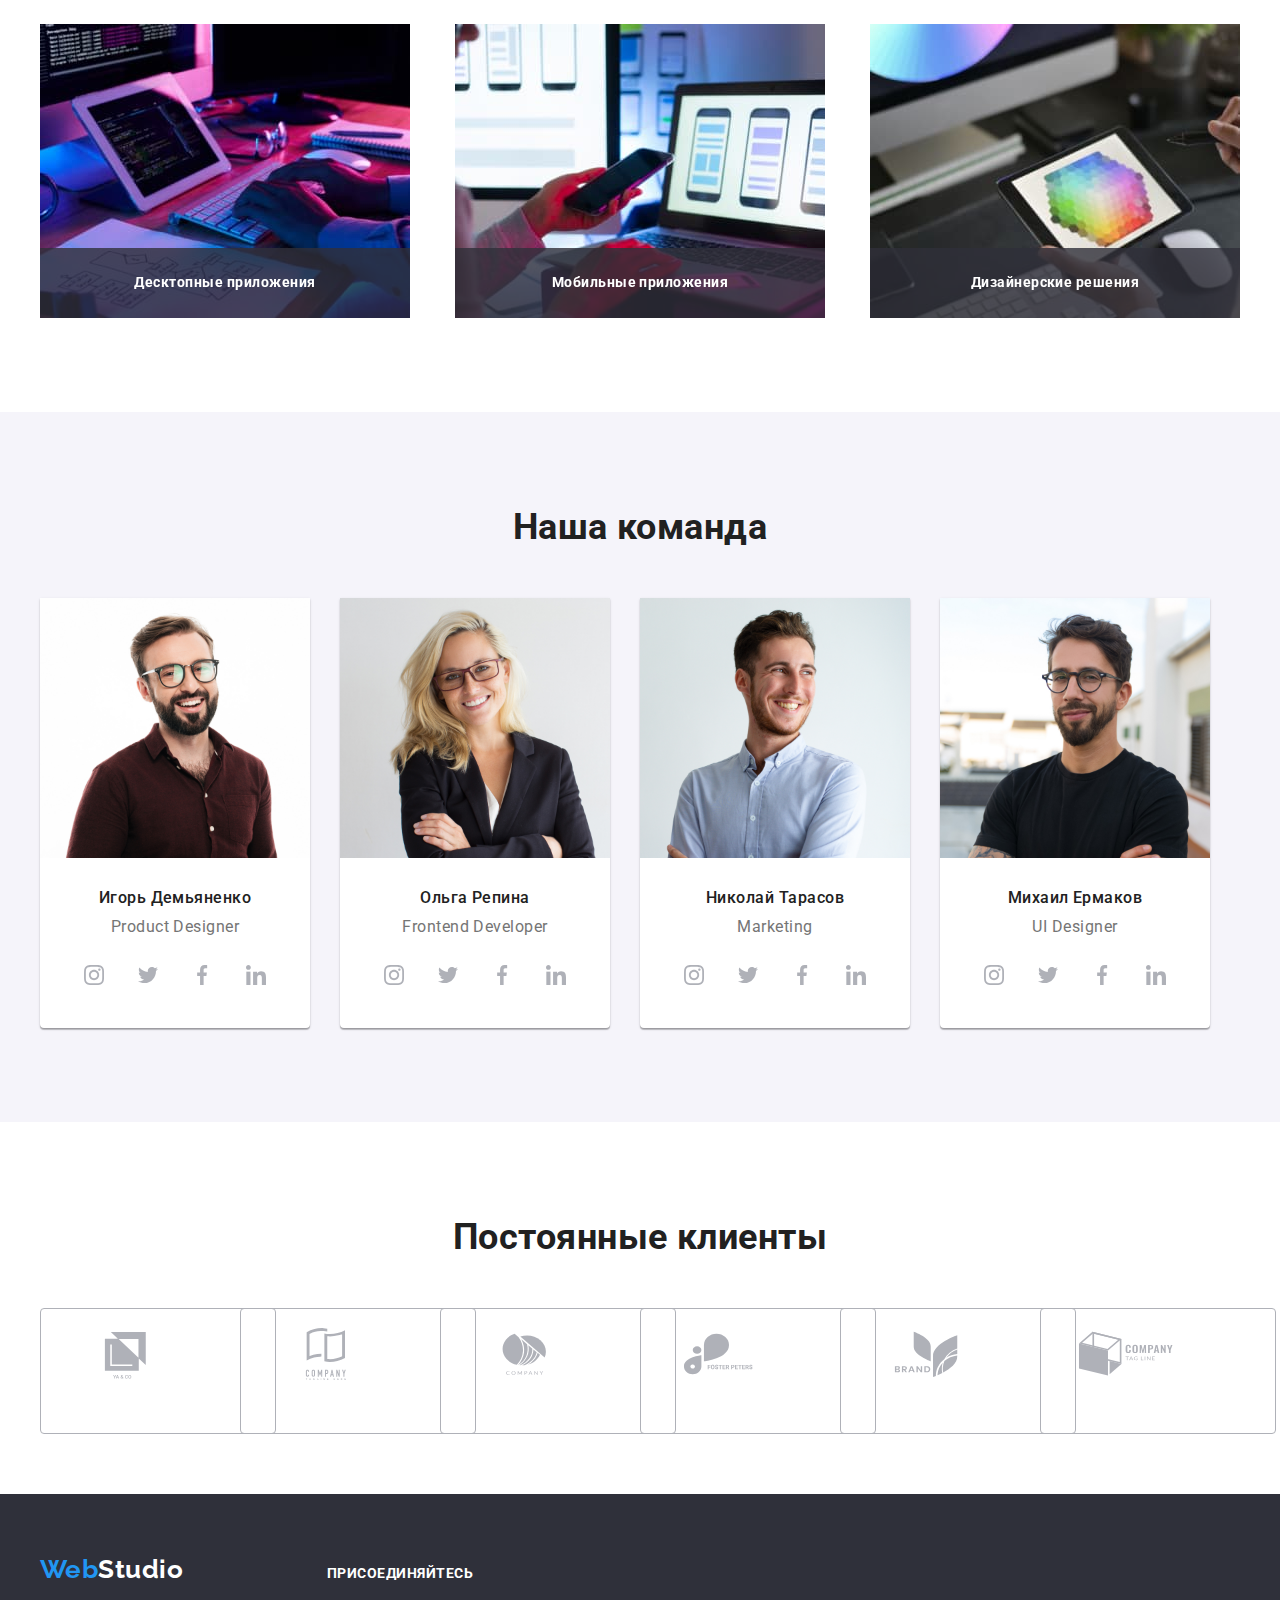
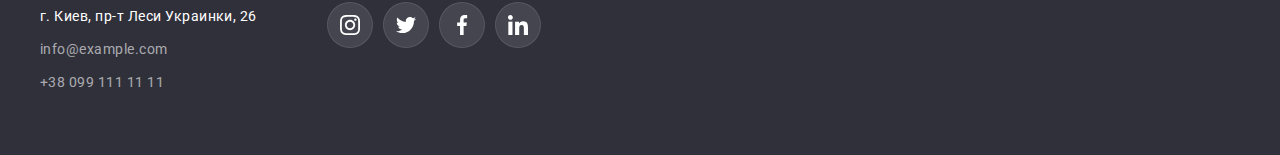
==== commit 18c01774: "dellet some mistace" ====
--- a/index.html
+++ b/index.html
@@ -392,7 +392,7 @@
                 </address>
             </div>
             <div class="footer-div">
-                <h3 class="footer-headline">присоединяйтесь</h2>
+                <h2 class="footer-headline">присоединяйтесь</h2>
                     <ul class="footer-imail list">
                         <li class="footer-imail-li">
                             <a href="" class="ftr-imail-link">
@@ -427,13 +427,13 @@
         </div>
 
     </footer>
-    <script>
+   <!-- <script>
         const {height: headerHeight} = document
         .querySelector(".header")
         .getBoundingClientRect();
 
         document.body.style.paddingTop = `${headerHeight}px`;
-    </script>
+    </script>-->
     <script src="./js/modal.js"></script>
 </body>
 
--- a/css/style.css
+++ b/css/style.css
@@ -19,11 +19,12 @@
   --link-color-in-footer: rgba(255, 255, 255, 0.1);
   --btn-close-border-color: rgba(0, 0, 0, 0.1);
   --label-color: rgba(47, 48, 58, 0.8);
+  --card-overley: rgba(33, 150, 243, 0.9);
 }
 
 /*   reset  */
 body {
-  padding-top: 80px;
+  /* padding-top: 80px;*/
   margin: 0px;
   color: var(--basc-text-color);
   font-family: Roboto, sans-serif;
@@ -123,9 +124,9 @@
 }
 
 .header {
-  position: fixed;
+  /* position: fixed;
   width: 100%;
-  z-index: 100;
+  z-index: 100;*/
   top: 0;
   left: 0;
 
@@ -146,15 +147,21 @@
 .header-list {
   position: relative;
 }
-/*.Studio::after {
-  display: inline-flex;
-  /* position: absolute;
-  background-position: bottom;
+.Studio {
+  position: relative;
+}
+.Studio::after {
+  display: inline-block;
+  position: absolute;
+  bottom: 0;
+  left: 0;
+  transform: translatey(40px);
   content: "";
   width: 48px;
   height: 4px;
+  border-radius: 4px;
   background-color: var(--brand-color);
-}*/
+}
 .contact-links {
   display: flex;
   margin-left: auto;
@@ -189,10 +196,7 @@
 }
 
 .header-link {
-  transition-property: color;
-  transition-duration: 250ms;
-  transition-timing-function: cubic-bezier(0.4, 0, 0.2, 1);
-
+  transition: color 250ms cubic-bezier(0.4, 0, 0.2, 1);
   color: var(--black-color);
   text-decoration: none;
   font-weight: 500;
@@ -202,9 +206,7 @@
 }
 
 .contact {
-  transition-property: color;
-  transition-duration: 250ms;
-  transition-timing-function: cubic-bezier(0.4, 0, 0.2, 1);
+  transition: color 250ms cubic-bezier(0.4, 0, 0.2, 1);
   display: flex;
   align-items: center;
   color: inherit;
@@ -280,9 +282,7 @@
   padding: 10px 20px;
   min-width: 200px;
   text-align: center;
-  transition-property: background-color;
-  transition-duration: 250ms;
-  transition-timing-function: cubic-bezier(0.4, 0, 0.2, 1);
+  transition: color 250ms cubic-bezier(0.4, 0, 0.2, 1);
 }
 
 .button:hover {
@@ -370,7 +370,6 @@
   left: 0;
   right: 0;
   padding: 27px 85px;
-  font-family: Roboto;
   font-size: 14px;
   font-weight: 700;
   line-height: 1.14;
@@ -463,13 +462,12 @@
   height: 44px;
   cursor: pointer;
   border: 1px solid transparent;
+  border-radius: 50px;
   color: var(--border-klient-color);
   justify-content: center;
   align-items: center;
-  transition-property: fill;
-  transition-property: color;
-  transition-duration: 250ms;
-  transition-timing-function: cubic-bezier(0.4, 0, 0.2, 1);
+  transition: fill 250ms cubic-bezier(0.4, 0, 0.2, 1),
+    background-color 250ms cubic-bezier(0.4, 0, 0.2, 1);
 }
 .team-imail {
   display: flex;
@@ -504,9 +502,7 @@
   border-radius: 4px;
   background-position: center;
   color: var(--border-klient-color);
-  transition-property: color;
-  transition-duration: 250ms;
-  transition-timing-function: cubic-bezier(0.4, 0, 0.2, 1);
+  transition: color 250ms cubic-bezier(0.4, 0, 0.2, 1);
 }
 
 .btn:not(:last-child) {
@@ -545,9 +541,7 @@
   font-weight: 400;
   font-size: 14px;
   line-height: 1.71;
-  transition-property: color;
-  transition-duration: 250ms;
-  transition-timing-function: cubic-bezier(0.4, 0, 0.2, 1);
+  transition: color 250ms cubic-bezier(0.4, 0, 0.2, 1);
 }
 
 .footer-list {
@@ -598,9 +592,7 @@
   font-weight: 400;
   font-size: 14px;
   line-height: 1.71;
-  transition-property: color;
-  transition-duration: 250ms;
-  transition-timing-function: cubic-bezier(0.4, 0, 0.2, 1);
+  transition: color 250ms cubic-bezier(0.4, 0, 0.2, 1);
 }
 
 .footer-link-map:focus,
@@ -622,9 +614,7 @@
   justify-content: center;
   align-items: center;
 
-  transition-property: background-color;
-  transition-duration: 250ms;
-  transition-timing-function: cubic-bezier(0.4, 0, 0.2, 1);
+  transition: background-color 250ms cubic-bezier(0.4, 0, 0.2, 1);
 }
 
 .ftr-imail-svg {
@@ -642,6 +632,22 @@
 /*footer finish */
 
 /* portfolio carts */
+
+.portfolio {
+  position: relative;
+}
+.portfolio::after {
+  display: inline-block;
+  position: absolute;
+  bottom: 0;
+  left: 0;
+  transform: translatey(40px);
+  content: "";
+  width: 77px;
+  height: 4px;
+  border-radius: 4px;
+  background-color: var(--brand-color);
+}
 
 .button-title {
   color: var(--black-color);
@@ -687,27 +693,12 @@
   position: relative;
 }
 
-.sub {
-  opacity: 0;
-  position: absolute;
-  bottom: 100%;
-
-  width: 100%;
-  height: 100%;
-  background-color: rgba(33, 150, 243, 0.9);
-}
-
-.filter-item:hover .sub {
-  opacity: 1;
-}
 /* buttons */
 
 .filter-buttom {
-  transition-property: background-color;
-  transition-property: shadow;
-  transition-timing-function: cubic-bezier(0.4, 0, 0.2, 1);
-  transition-property: color;
-  transition-duration: 250ms;
+  transition: background-color 250ms cubic-bezier(0.4, 0, 0.2, 1),
+    color 250ms cubic-bezier(0.4, 0, 0.2, 1),
+    box-shadow 250ms cubic-bezier(0.4, 0, 0.2, 1);
   display: inline-block;
   border: 1px solid #eeeeee;
   border-radius: 4px;
@@ -740,16 +731,60 @@
 
 .filter-item {
   background-color: var(--wite-color);
-}
-
+  position: relative;
+}
 .flt-imail {
   display: block;
-}
+  transition: box-shadow 250ms cubic-bezier(0.4, 0, 0.2, 1);
+}
+.box:hover .overlay,
+.box:focus .overlay,
 .filter-item .flt-imail:hover,
 .filter-item .flt-imail:focus {
   box-shadow: 0px 1px 1px rgba(0, 0, 0, 0.12), 0px 4px 4px rgba(0, 0, 0, 0.06),
     1px 4px 6px rgba(0, 0, 0, 0.16);
-}
+  transform: translateY(0);
+}
+.filter-item:hover .overlay,
+.filter-item:focus .overlay {
+  transform: translateY(0);
+  box-shadow: 0px 1px 1px rgba(0, 0, 0, 0.12), 0px 4px 4px rgba(0, 0, 0, 0.06),
+    1px 4px 6px rgba(0, 0, 0, 0.16);
+}
+.filter-item:hover,
+.filter-item:focus {
+  box-shadow: 0px 1px 1px rgba(0, 0, 0, 0.12), 0px 4px 4px rgba(0, 0, 0, 0.06),
+    1px 4px 6px rgba(0, 0, 0, 0.16);
+}
+.overlay {
+  position: absolute;
+  top: 0;
+  left: 0;
+  width: 100%;
+  height: 100%;
+  transform: translateY(101%);
+  transition: transform 250ms cubic-bezier(0.4, 0, 0.2, 1),
+    box-shadow 250ms cubic-bezier(0.4, 0, 0.2, 1);
+}
+.box {
+  position: relative;
+  overflow: hidden;
+}
+/*.box:hover .overlay {
+  transform: translateY(0);
+}*/
+.sub {
+  width: 370px;
+  height: 294px;
+  padding: 63px 24px;
+  text-align: left;
+  font-weight: 400;
+  font-size: 16px;
+  line-height: 1.55;
+  color: var(--wite-color);
+  background-color: var(--card-overley);
+}
+
 /* backdrop */
 .backdrop {
   position: fixed;
